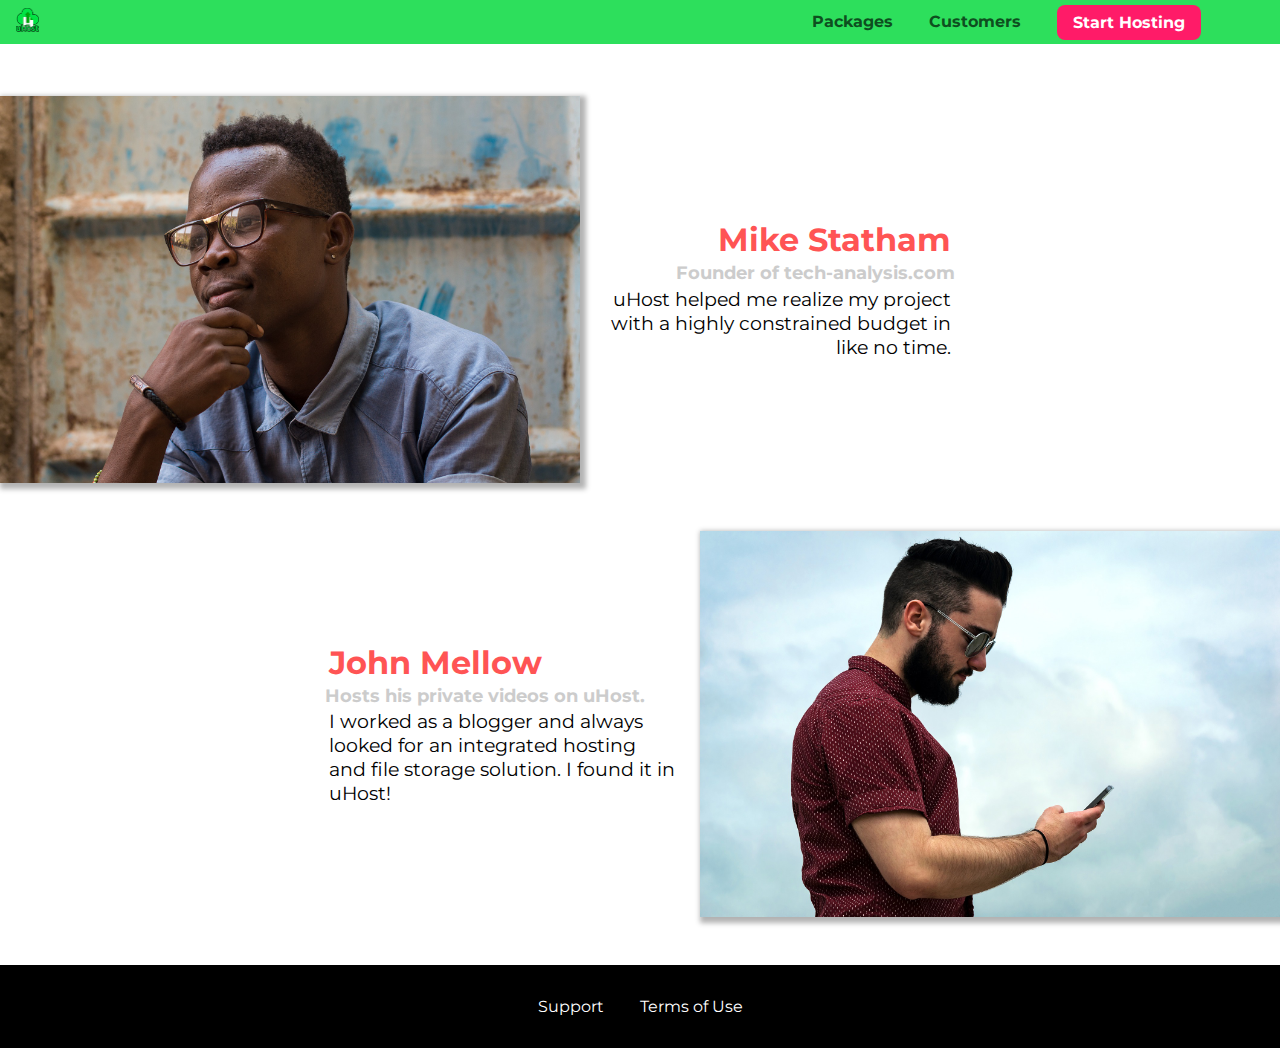
==== customers/index.html @ e123090c "CSS-design" ====
<!DOCTYPE html>
<html lang="en">

<head>
    <meta charset="UTF-8">
    <meta name="viewport" content="width=device-width, initial-scale=1.0">
    <meta http-equiv="X-UA-Compatible" content="ie=edge">
    <title>uHost Customers</title>
    <link rel="shortcut icon" href="../favicon.png">
    <link href="https://fonts.googleapis.com/css?family=Anton|Montserrat:400,700" rel="stylesheet">
    <link rel="stylesheet" href="../shared.css">
    <link rel="stylesheet" href="customers.css">
</head>

<body>
    <div class="backdrop"></div>
    <header class="main-header">
        <div>
            <a href="../index.html" class="main-header__brand">
                <img src="../images/uhost-icon.png" alt="uHost - Your favorite hosting company">
            </a>
        </div>
        <nav class="main-nav">
            <ul class="main-nav__items">
                <li class="main-nav__item">
                    <a href="../packages/index.html">Packages</a>
                </li>
                <li class="main-nav__item">
                    <a href="index.html">Customers</a>
                </li>
                <li class="main-nav__item main-nav__item--cta">
                    <a href="start-hosting/index.html">Start Hosting</a>
                </li>
            </ul>
        </nav>
    </header>
    <main>
        <div>
            <div class="testimonial" id="customer-1">
                <div class="testimonial__image-container">
                    <img src="../images/customer-1.jpg" alt="Mike Statham - Customer" class="testimonial__image">
                </div>
                <div class="testimonial__info">
                    <h1 class="testimonial__name">Mike Statham</h1>
                    <h2 class="testimonial__subtitle">Founder of
                        <a href="tech-analysis.com">tech-analysis.com</a>
                    </h2>
                    <p class="testimonial__text">uHost helped me realize my project with a highly constrained budget in like no time.</p>
                </div>
            </div>
            <div class="testimonial" id="customer-2">

                <div class="testimonial__info">
                    <h1 class="testimonial__name">John Mellow</h1>
                    <h2 class="testimonial__subtitle">Hosts his private videos on uHost.
                    </h2>
                    <p class="testimonial__text">I worked as a blogger and always looked for an integrated hosting and file storage solution. I found
                        it in uHost!
                    </p>
                </div>
                <div class="testimonial__image-container">
                    <img src="../images/customer-2.jpg" alt="John Mellow - Customer" class="testimonial__image">
                </div>
            </div>
        </div>
    </main>
    <footer class="main-footer">
        <nav>
            <ul class="main-footer__links">
                <li class="main-footer__link">
                    <a href="#">Support</a>
                </li>
                <li class="main-footer__link">
                    <a href="#">Terms of Use</a>
                </li>
            </ul>
        </nav>
    </footer>
</body>

</html>
---- shared.css ----
* {
    box-sizing: border-box;
}

body {
    font-family: 'Montserrat', sans-serif;
    margin: 0;
}

.backdrop {
    position: fixed;
    display: none;
    top: 0;
    left: 0;
    z-index: 100;
    width: 100vw;
    height: 100vh;
    background: rgba(0,0,0,0.5);
}

.main-header {
    width: 100%;
    position: fixed;
    top: 0;
    left: 0;
    background: #2ddf5c;
    padding: 0.5rem 1rem;
    z-index: 1;
}

.main-header > div {
    display: inline-block;
    vertical-align: middle;
}

.main-header__brand {
    color: #0e4f1f;
    text-decoration: none;
    font-weight: bold;
    font-size: 1.5rem;
    height: 1.5rem;
    /* width: 20px; */
    display: inline-block;
}

.main-header__brand img {
    height: 100%;
    /* width: 100%; */
}

.main-nav {
    display: inline-block;
    text-align: right;
    width: calc(100% - 74px);
    vertical-align: middle;
}

.main-nav__items {
    margin: 0;
    padding: 0;
    list-style: none;
}

.main-nav__item {
    display: inline-block;
    margin: 0 1rem;
}

.main-nav__item a {
    text-decoration: none;
    color: #0e4f1f;
    font-weight: bold;
    padding: 0.2rem 0;
}

.main-nav__item a:hover,
.main-nav__item a:active {
    color: white;
    border-bottom: 5px solid white;
}

.main-nav__item--cta a {
    color: white;
    background: #ff1b68;
    padding: 0.5rem 1rem;
    border-radius: 8px;
}

.main-nav__item--cta a:hover,
.main-nav__item--cta a:active {
    color: #ff1b68;
    background: white;
    border: none;
}

.main-footer {
    background: black;
    padding: 2rem;
    margin-top: 3rem;
}

.main-footer__links {
    list-style: none;
    margin: 0;
    padding: 0;
    text-align: center;
}

.main-footer__link {
    display: inline-block;
    margin: 0 1rem;
}

.main-footer__link a {
    color: white;
    text-decoration: none;
}

.main-footer__link a:hover,
.main-footer__link a:active {
    color: #ccc;
}

.button {
    background: #0e4f1f;
    color: white;
    font: inherit;
    border: 1.5px solid #0e4f1f;
    padding: 0.5rem;
    border-radius: 8px;
    font-weight: bold;
    cursor: pointer;
}

.button:hover,
.button:active {
    background: white;
    color: #0e4f1f;
}

.button:focus {
    outline: none;
}
---- customers/customers.css ----
.testimonial {
    font-size: 1.2rem;
    margin: 3rem 0;
  }
  
  .testimonial__list {
    width: 80%;
    margin: auto;
  }
  
  .testimonial:first-of-type {
    margin-top: 6rem;
  }

  .testimonial__image-container {
    width: 65%;
    max-width: 580px;
    display: inline-block;
    vertical-align: middle;
    box-shadow: 3px 3px 5px 3px rgba(0,0,0,0.3);
  }

  .testimonial__image {
    width: 100%;
    vertical-align: top;
  }
  
  .testimonial__info {
    text-align: right;
    padding: 0.9rem;
    display: inline-block;
    vertical-align: middle;
    width: 30%;
  }
  
  #customer-2.testimonial {
    text-align: right;
  }
  
  #customer-2 .testimonial__info {
    text-align: left;
  }
  
  .testimonial__name {
    margin: 0.2rem;
    color: #ff5454;
    font-size: 2rem;
  }
  
  .testimonial__subtitle {
    margin: 0;
    font-size: 1.1rem;
    color: #ccc;
  }
  
  .testimonial__subtitle a {
    color: inherit;
    text-decoration: none;
  }
  
  .testimonial__subtitle a:hover,
  .testimonial__subtitle a:active {
    color: #7a7a7a;
  }

  .testimonial__text {
    margin: 0.2rem;
  }
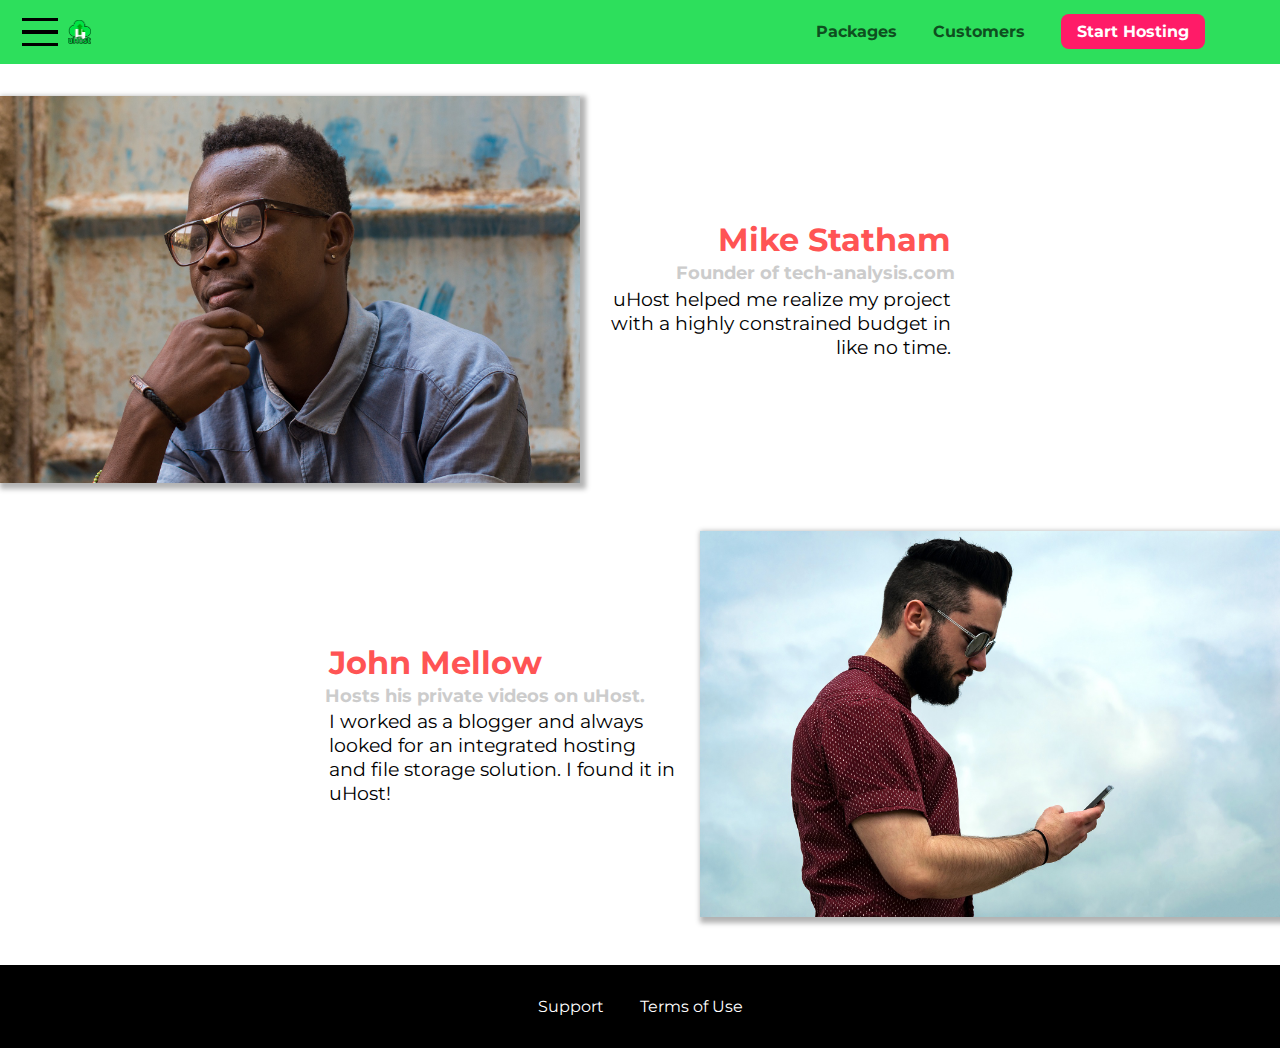
==== commit 95feacc5: "create mobile menu content" ====
--- a/customers/index.html
+++ b/customers/index.html
@@ -1,81 +1,117 @@
 <!DOCTYPE html>
 <html lang="en">
+  <head>
+    <meta charset="UTF-8" />
+    <meta name="viewport" content="width=device-width, initial-scale=1.0" />
+    <meta http-equiv="X-UA-Compatible" content="ie=edge" />
+    <title>uHost Customers</title>
+    <link rel="shortcut icon" href="../favicon.png" />
+    <link
+      href="https://fonts.googleapis.com/css?family=Anton|Montserrat:400,700"
+      rel="stylesheet"
+    />
+    <link rel="stylesheet" href="../shared.css" />
+    <link rel="stylesheet" href="customers.css" />
+  </head>
 
-<head>
-    <meta charset="UTF-8">
-    <meta name="viewport" content="width=device-width, initial-scale=1.0">
-    <meta http-equiv="X-UA-Compatible" content="ie=edge">
-    <title>uHost Customers</title>
-    <link rel="shortcut icon" href="../favicon.png">
-    <link href="https://fonts.googleapis.com/css?family=Anton|Montserrat:400,700" rel="stylesheet">
-    <link rel="stylesheet" href="../shared.css">
-    <link rel="stylesheet" href="customers.css">
-</head>
-
-<body>
+  <body>
     <div class="backdrop"></div>
     <header class="main-header">
-        <div>
-            <a href="../index.html" class="main-header__brand">
-                <img src="../images/uhost-icon.png" alt="uHost - Your favorite hosting company">
-            </a>
+      <div>
+        <button class="toggle-button">
+          <span class="toggle-button__bar"></span>
+          <span class="toggle-button__bar"></span>
+          <span class="toggle-button__bar"></span>
+        </button>
+        <a href="../index.html" class="main-header__brand">
+          <img
+            src="../images/uhost-icon.png"
+            alt="uHost - Your favorite hosting company"
+          />
+        </a>
+      </div>
+      <nav class="main-nav">
+        <ul class="main-nav__items">
+          <li class="main-nav__item">
+            <a href="../packages/index.html">Packages</a>
+          </li>
+          <li class="main-nav__item">
+            <a href="index.html">Customers</a>
+          </li>
+          <li class="main-nav__item main-nav__item--cta">
+            <a href="start-hosting/index.html">Start Hosting</a>
+          </li>
+        </ul>
+      </nav>
+    </header>
+    <nav class="mobile-nav">
+      <ul class="mobile-nav__items">
+        <li class="mobile-nav__item">
+          <a href="../packages/index.html">Packages</a>
+        </li>
+        <li class="mobile-nav__item">
+          <a href="index.html">Customers</a>
+        </li>
+        <li class="mobile-nav__item mobile-nav__item--cta">
+          <a href="start-hosting/index.html">Start Hosting</a>
+        </li>
+      </ul>
+    </nav>
+    <main>
+      <div>
+        <div class="testimonial" id="customer-1">
+          <div class="testimonial__image-container">
+            <img
+              src="../images/customer-1.jpg"
+              alt="Mike Statham - Customer"
+              class="testimonial__image"
+            />
+          </div>
+          <div class="testimonial__info">
+            <h1 class="testimonial__name">Mike Statham</h1>
+            <h2 class="testimonial__subtitle">
+              Founder of
+              <a href="tech-analysis.com">tech-analysis.com</a>
+            </h2>
+            <p class="testimonial__text">
+              uHost helped me realize my project with a highly constrained
+              budget in like no time.
+            </p>
+          </div>
         </div>
-        <nav class="main-nav">
-            <ul class="main-nav__items">
-                <li class="main-nav__item">
-                    <a href="../packages/index.html">Packages</a>
-                </li>
-                <li class="main-nav__item">
-                    <a href="index.html">Customers</a>
-                </li>
-                <li class="main-nav__item main-nav__item--cta">
-                    <a href="start-hosting/index.html">Start Hosting</a>
-                </li>
-            </ul>
-        </nav>
-    </header>
-    <main>
-        <div>
-            <div class="testimonial" id="customer-1">
-                <div class="testimonial__image-container">
-                    <img src="../images/customer-1.jpg" alt="Mike Statham - Customer" class="testimonial__image">
-                </div>
-                <div class="testimonial__info">
-                    <h1 class="testimonial__name">Mike Statham</h1>
-                    <h2 class="testimonial__subtitle">Founder of
-                        <a href="tech-analysis.com">tech-analysis.com</a>
-                    </h2>
-                    <p class="testimonial__text">uHost helped me realize my project with a highly constrained budget in like no time.</p>
-                </div>
-            </div>
-            <div class="testimonial" id="customer-2">
-
-                <div class="testimonial__info">
-                    <h1 class="testimonial__name">John Mellow</h1>
-                    <h2 class="testimonial__subtitle">Hosts his private videos on uHost.
-                    </h2>
-                    <p class="testimonial__text">I worked as a blogger and always looked for an integrated hosting and file storage solution. I found
-                        it in uHost!
-                    </p>
-                </div>
-                <div class="testimonial__image-container">
-                    <img src="../images/customer-2.jpg" alt="John Mellow - Customer" class="testimonial__image">
-                </div>
-            </div>
+        <div class="testimonial" id="customer-2">
+          <div class="testimonial__info">
+            <h1 class="testimonial__name">John Mellow</h1>
+            <h2 class="testimonial__subtitle">
+              Hosts his private videos on uHost.
+            </h2>
+            <p class="testimonial__text">
+              I worked as a blogger and always looked for an integrated hosting
+              and file storage solution. I found it in uHost!
+            </p>
+          </div>
+          <div class="testimonial__image-container">
+            <img
+              src="../images/customer-2.jpg"
+              alt="John Mellow - Customer"
+              class="testimonial__image"
+            />
+          </div>
         </div>
+      </div>
     </main>
     <footer class="main-footer">
-        <nav>
-            <ul class="main-footer__links">
-                <li class="main-footer__link">
-                    <a href="#">Support</a>
-                </li>
-                <li class="main-footer__link">
-                    <a href="#">Terms of Use</a>
-                </li>
-            </ul>
-        </nav>
+      <nav>
+        <ul class="main-footer__links">
+          <li class="main-footer__link">
+            <a href="#">Support</a>
+          </li>
+          <li class="main-footer__link">
+            <a href="#">Terms of Use</a>
+          </li>
+        </ul>
+      </nav>
     </footer>
-</body>
-
-</html>+    <script src="../shared.js"></script>
+  </body>
+</html>
--- a/shared.css
+++ b/shared.css
@@ -1,143 +1,224 @@
 * {
-    box-sizing: border-box;
+  box-sizing: border-box;
 }
 
 body {
-    font-family: 'Montserrat', sans-serif;
-    margin: 0;
+  font-family: "Montserrat", sans-serif;
+  margin: 0;
 }
 
 .backdrop {
-    position: fixed;
-    display: none;
-    top: 0;
-    left: 0;
-    z-index: 100;
-    width: 100vw;
-    height: 100vh;
-    background: rgba(0,0,0,0.5);
+  position: fixed;
+  display: none;
+  top: 0;
+  left: 0;
+  z-index: 100;
+  width: 100vw;
+  height: 100vh;
+  background: rgba(0, 0, 0, 0.5);
 }
 
 .main-header {
-    width: 100%;
-    position: fixed;
-    top: 0;
-    left: 0;
-    background: #2ddf5c;
-    padding: 0.5rem 1rem;
-    z-index: 1;
+  width: 100%;
+  position: fixed;
+  top: 0;
+  left: 0;
+  background: #2ddf5c;
+  padding: 0.5rem 1rem;
+  z-index: 1;
 }
 
 .main-header > div {
-    display: inline-block;
-    vertical-align: middle;
+  display: inline-block;
+  vertical-align: middle;
+}
+
+.toggle-button {
+  width: 3rem;
+  background: transparent;
+  border: none;
+  cursor: pointer;
+  padding-top: 0;
+  padding-bottom: 0;
+  vertical-align: middle;
+}
+
+.toggle-button:focus {
+  outline: none;
+}
+
+.toggle-button__bar {
+  width: 100%;
+  height: 0.2rem;
+  background: black;
+  display: block;
+  margin: 0.6rem 0;
 }
 
 .main-header__brand {
-    color: #0e4f1f;
-    text-decoration: none;
-    font-weight: bold;
-    font-size: 1.5rem;
-    height: 1.5rem;
-    /* width: 20px; */
-    display: inline-block;
+  color: #0e4f1f;
+  text-decoration: none;
+  font-weight: bold;
+  font-size: 1.5rem;
+  height: 1.5rem;
+  display: inline-block;
+  vertical-align: middle;
 }
 
 .main-header__brand img {
-    height: 100%;
-    /* width: 100%; */
+  height: 100%;
+  /* width: 100%; */
 }
 
 .main-nav {
-    display: inline-block;
-    text-align: right;
-    width: calc(100% - 74px);
-    vertical-align: middle;
+  display: inline-block;
+  text-align: right;
+  width: calc(100% - 122px);
+  vertical-align: middle;
 }
 
 .main-nav__items {
-    margin: 0;
-    padding: 0;
-    list-style: none;
+  margin: 0;
+  padding: 0;
+  list-style: none;
 }
 
 .main-nav__item {
-    display: inline-block;
-    margin: 0 1rem;
+  display: inline-block;
+  margin: 0 1rem;
 }
 
 .main-nav__item a {
-    text-decoration: none;
-    color: #0e4f1f;
-    font-weight: bold;
-    padding: 0.2rem 0;
+  text-decoration: none;
+  color: #0e4f1f;
+  font-weight: bold;
+  padding: 0.2rem 0;
 }
 
 .main-nav__item a:hover,
 .main-nav__item a:active {
-    color: white;
-    border-bottom: 5px solid white;
+  color: white;
+  border-bottom: 5px solid white;
 }
 
 .main-nav__item--cta a {
-    color: white;
-    background: #ff1b68;
-    padding: 0.5rem 1rem;
-    border-radius: 8px;
+  color: white;
+  background: #ff1b68;
+  padding: 0.5rem 1rem;
+  border-radius: 8px;
 }
 
 .main-nav__item--cta a:hover,
 .main-nav__item--cta a:active {
-    color: #ff1b68;
-    background: white;
-    border: none;
+  color: #ff1b68;
+  background: white;
+  border: none;
 }
 
 .main-footer {
-    background: black;
-    padding: 2rem;
-    margin-top: 3rem;
+  background: black;
+  padding: 2rem;
+  margin-top: 3rem;
 }
 
 .main-footer__links {
-    list-style: none;
-    margin: 0;
-    padding: 0;
-    text-align: center;
+  list-style: none;
+  margin: 0;
+  padding: 0;
+  text-align: center;
 }
 
 .main-footer__link {
-    display: inline-block;
-    margin: 0 1rem;
+  display: inline-block;
+  margin: 0 1rem;
 }
 
 .main-footer__link a {
-    color: white;
-    text-decoration: none;
+  color: white;
+  text-decoration: none;
 }
 
 .main-footer__link a:hover,
 .main-footer__link a:active {
-    color: #ccc;
+  color: #ccc;
+}
+
+.mobile-nav {
+  display: none;
+  position: fixed;
+  z-index: 101;
+  top: 0;
+  left: 0;
+  background: white;
+  width: 80%;
+  height: 100vh;
+}
+
+.mobile-nav__items {
+  width: 90%;
+  height: 100%;
+  list-style: none;
+  margin: 10% auto;
+  padding: 0;
+  text-align: center;
+}
+
+.mobile-nav__item {
+  margin: 1rem 0;
+}
+
+.main-nav__item a,
+.mobile-nav__item a {
+  text-decoration: none;
+  color: #0e4f1f;
+  font-weight: bold;
+  padding: 0.2rem 0;
+}
+
+.main-nav__item a:hover,
+.main-nav__item a:active {
+  color: white;
+  border-bottom: 5px solid white;
+}
+
+.main-nav__item--cta a,
+.mobile-nav__item--cta a {
+  color: white;
+  background: #ff1b68;
+  padding: 0.5rem 1rem;
+  border-radius: 8px;
+}
+
+.main-nav__item--cta a:hover,
+.main-nav__item--cta a:active,
+.mobile-nav__item--cta a:hover,
+.mobile-nav__item--cta a:active {
+  color: #ff1b68;
+  background: white;
+  border: none;
+}
+
+.mobile-nav__item a {
+  font-size: 1.5rem;
 }
 
 .button {
-    background: #0e4f1f;
-    color: white;
-    font: inherit;
-    border: 1.5px solid #0e4f1f;
-    padding: 0.5rem;
-    border-radius: 8px;
-    font-weight: bold;
-    cursor: pointer;
+  background: #0e4f1f;
+  color: white;
+  font: inherit;
+  border: 1.5px solid #0e4f1f;
+  padding: 0.5rem;
+  border-radius: 8px;
+  font-weight: bold;
+  cursor: pointer;
 }
 
 .button:hover,
 .button:active {
-    background: white;
-    color: #0e4f1f;
+  background: white;
+  color: #0e4f1f;
 }
 
 .button:focus {
-    outline: none;
-}
+  outline: none;
+}
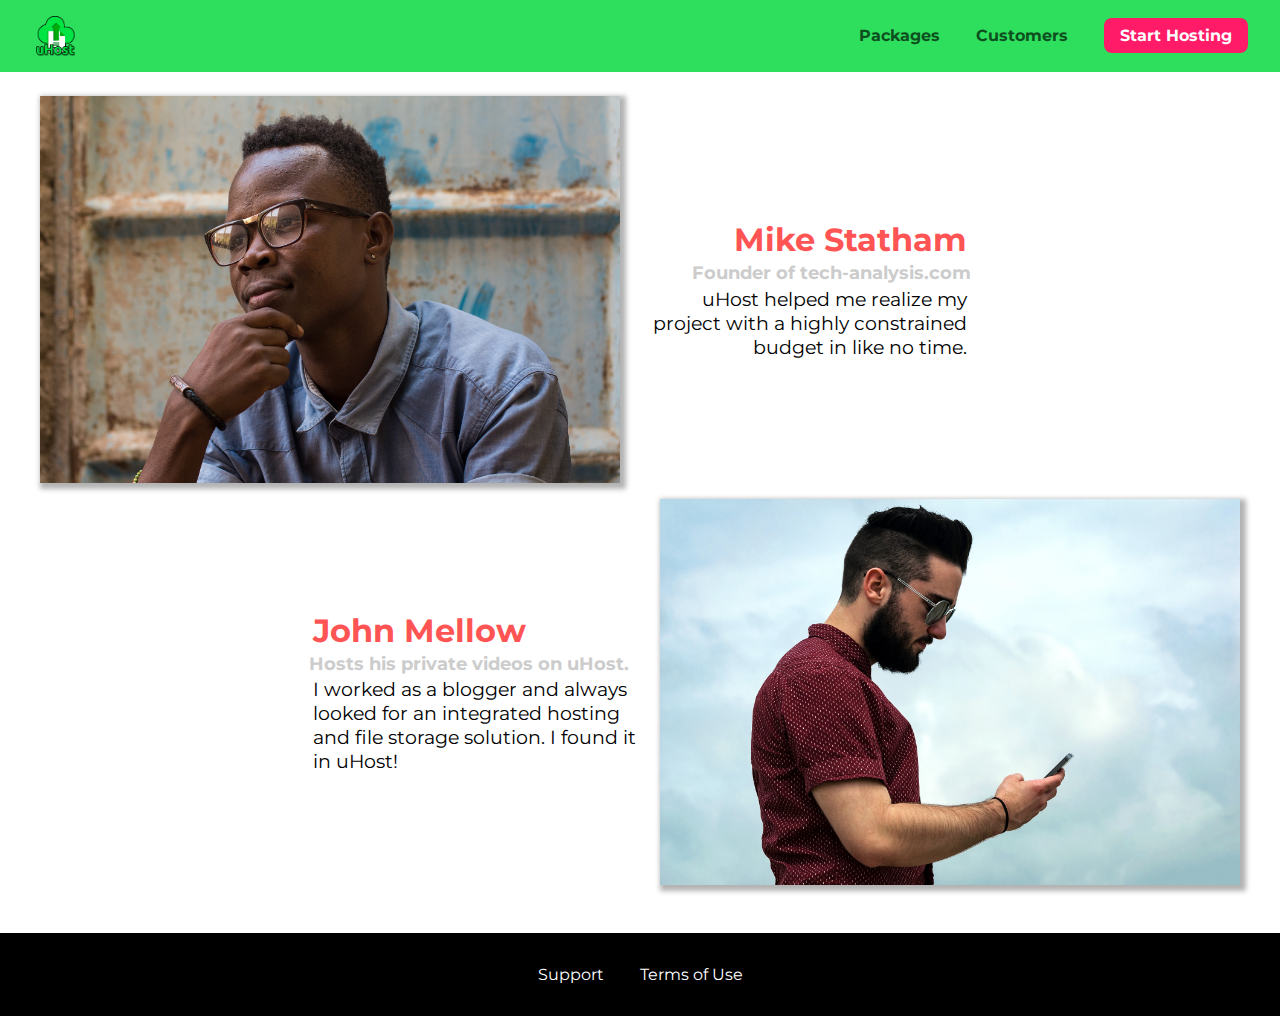
==== commit 7d4ed354: "full_responsive_design" ====
--- a/customers/index.html
+++ b/customers/index.html
@@ -4,6 +4,7 @@
     <meta charset="UTF-8" />
     <meta name="viewport" content="width=device-width, initial-scale=1.0" />
     <meta http-equiv="X-UA-Compatible" content="ie=edge" />
+    <meta name="viewport" content="width = device-width, initial-scale=1.0" />
     <title>uHost Customers</title>
     <link rel="shortcut icon" href="../favicon.png" />
     <link
@@ -17,7 +18,7 @@
   <body>
     <div class="backdrop"></div>
     <header class="main-header">
-      <div>
+      <div class="mobile-menu">
         <button class="toggle-button">
           <span class="toggle-button__bar"></span>
           <span class="toggle-button__bar"></span>
--- a/shared.css
+++ b/shared.css
@@ -32,6 +32,9 @@
   display: inline-block;
   vertical-align: middle;
 }
+.mobile-menu {
+  width: 100%;
+}
 
 .toggle-button {
   width: 3rem;
@@ -41,6 +44,8 @@
   padding-top: 0;
   padding-bottom: 0;
   vertical-align: middle;
+  float: right;
+  margin-right: 20px;
 }
 
 .toggle-button:focus {
@@ -59,22 +64,22 @@
   color: #0e4f1f;
   text-decoration: none;
   font-weight: bold;
-  font-size: 1.5rem;
-  height: 1.5rem;
+  font-size: 2.5rem;
+  height: 2.5rem;
   display: inline-block;
   vertical-align: middle;
+  margin-left: 20px;
 }
 
 .main-header__brand img {
   height: 100%;
-  /* width: 100%; */
 }
 
 .main-nav {
-  display: inline-block;
-  text-align: right;
+  display: none;
+  /* text-align: right;
   width: calc(100% - 122px);
-  vertical-align: middle;
+  vertical-align: middle; */
 }
 
 .main-nav__items {
@@ -129,8 +134,8 @@
 }
 
 .main-footer__link {
-  display: inline-block;
-  margin: 0 1rem;
+  display: block;
+  margin: 1rem 0;
 }
 
 .main-footer__link a {
@@ -222,3 +227,36 @@
 .button:focus {
   outline: none;
 }
+
+@media (min-width: 40rem) {
+  .main-nav {
+    display: inline-block;
+    text-align: right;
+    width: calc(100% - 122px);
+    vertical-align: middle;
+    float: right;
+    margin-top: 10px;
+  }
+  .mobile-menu {
+    height: 100%;
+    width: auto;
+  }
+  .toggle-button {
+    display: none;
+    margin-right: 0px;
+  }
+
+  .main-header {
+    padding: 1rem 1rem;
+    vertical-align: middle;
+  }
+  .main-footer {
+    background: black;
+    padding: 2rem;
+    margin-top: 3rem;
+  }
+  .main-footer__link {
+    display: inline-block;
+    margin: 0 1rem;
+  }
+}
--- a/customers/customers.css
+++ b/customers/customers.css
@@ -1,30 +1,73 @@
 .testimonial {
-    font-size: 1.2rem;
-    margin: 3rem 0;
-  }
-  
-  .testimonial__list {
-    width: 80%;
+  font-size: 1.2rem;
+  margin: 1rem 0;
+}
+
+.testimonial__list {
+  width: 80%;
+  margin: auto;
+}
+
+.testimonial:first-of-type {
+  margin-top: 6rem;
+}
+
+.testimonial__image-container {
+  width: 100%;
+  max-width: 580px;
+  box-shadow: 3px 3px 5px 3px rgba(0, 0, 0, 0.3);
+}
+
+.testimonial__image {
+  width: 100%;
+  vertical-align: top;
+}
+
+.testimonial__info {
+  text-align: justify;
+  padding: 0.9rem;
+  width: 100%;
+}
+
+#customer-2.testimonial {
+  text-align: right;
+}
+
+#customer-2 .testimonial__info {
+  text-align: left;
+}
+
+.testimonial__name {
+  margin: 0.2rem;
+  color: #ff5454;
+  font-size: 2rem;
+}
+
+.testimonial__subtitle {
+  margin: 0;
+  font-size: 1.1rem;
+  color: #ccc;
+}
+
+.testimonial__subtitle a {
+  color: inherit;
+  text-decoration: none;
+}
+
+.testimonial__subtitle a:hover,
+.testimonial__subtitle a:active {
+  color: #7a7a7a;
+}
+
+.testimonial__text {
+  margin: 0.2rem;
+}
+
+@media (min-width: 40rem) {
+  main {
+    max-width: 1200px;
     margin: auto;
   }
-  
-  .testimonial:first-of-type {
-    margin-top: 6rem;
-  }
-
-  .testimonial__image-container {
-    width: 65%;
-    max-width: 580px;
-    display: inline-block;
-    vertical-align: middle;
-    box-shadow: 3px 3px 5px 3px rgba(0,0,0,0.3);
-  }
-
-  .testimonial__image {
-    width: 100%;
-    vertical-align: top;
-  }
-  
   .testimonial__info {
     text-align: right;
     padding: 0.9rem;
@@ -32,39 +75,12 @@
     vertical-align: middle;
     width: 30%;
   }
-  
-  #customer-2.testimonial {
-    text-align: right;
+
+  .testimonial__image-container {
+    width: 100%;
+    /* max-width: 580px; */
+    display: inline-block;
+    vertical-align: middle;
+    box-shadow: 3px 3px 5px 3px rgba(0, 0, 0, 0.3);
   }
-  
-  #customer-2 .testimonial__info {
-    text-align: left;
-  }
-  
-  .testimonial__name {
-    margin: 0.2rem;
-    color: #ff5454;
-    font-size: 2rem;
-  }
-  
-  .testimonial__subtitle {
-    margin: 0;
-    font-size: 1.1rem;
-    color: #ccc;
-  }
-  
-  .testimonial__subtitle a {
-    color: inherit;
-    text-decoration: none;
-  }
-  
-  .testimonial__subtitle a:hover,
-  .testimonial__subtitle a:active {
-    color: #7a7a7a;
-  }
-
-  .testimonial__text {
-    margin: 0.2rem;
-  }
-  
-  +}
